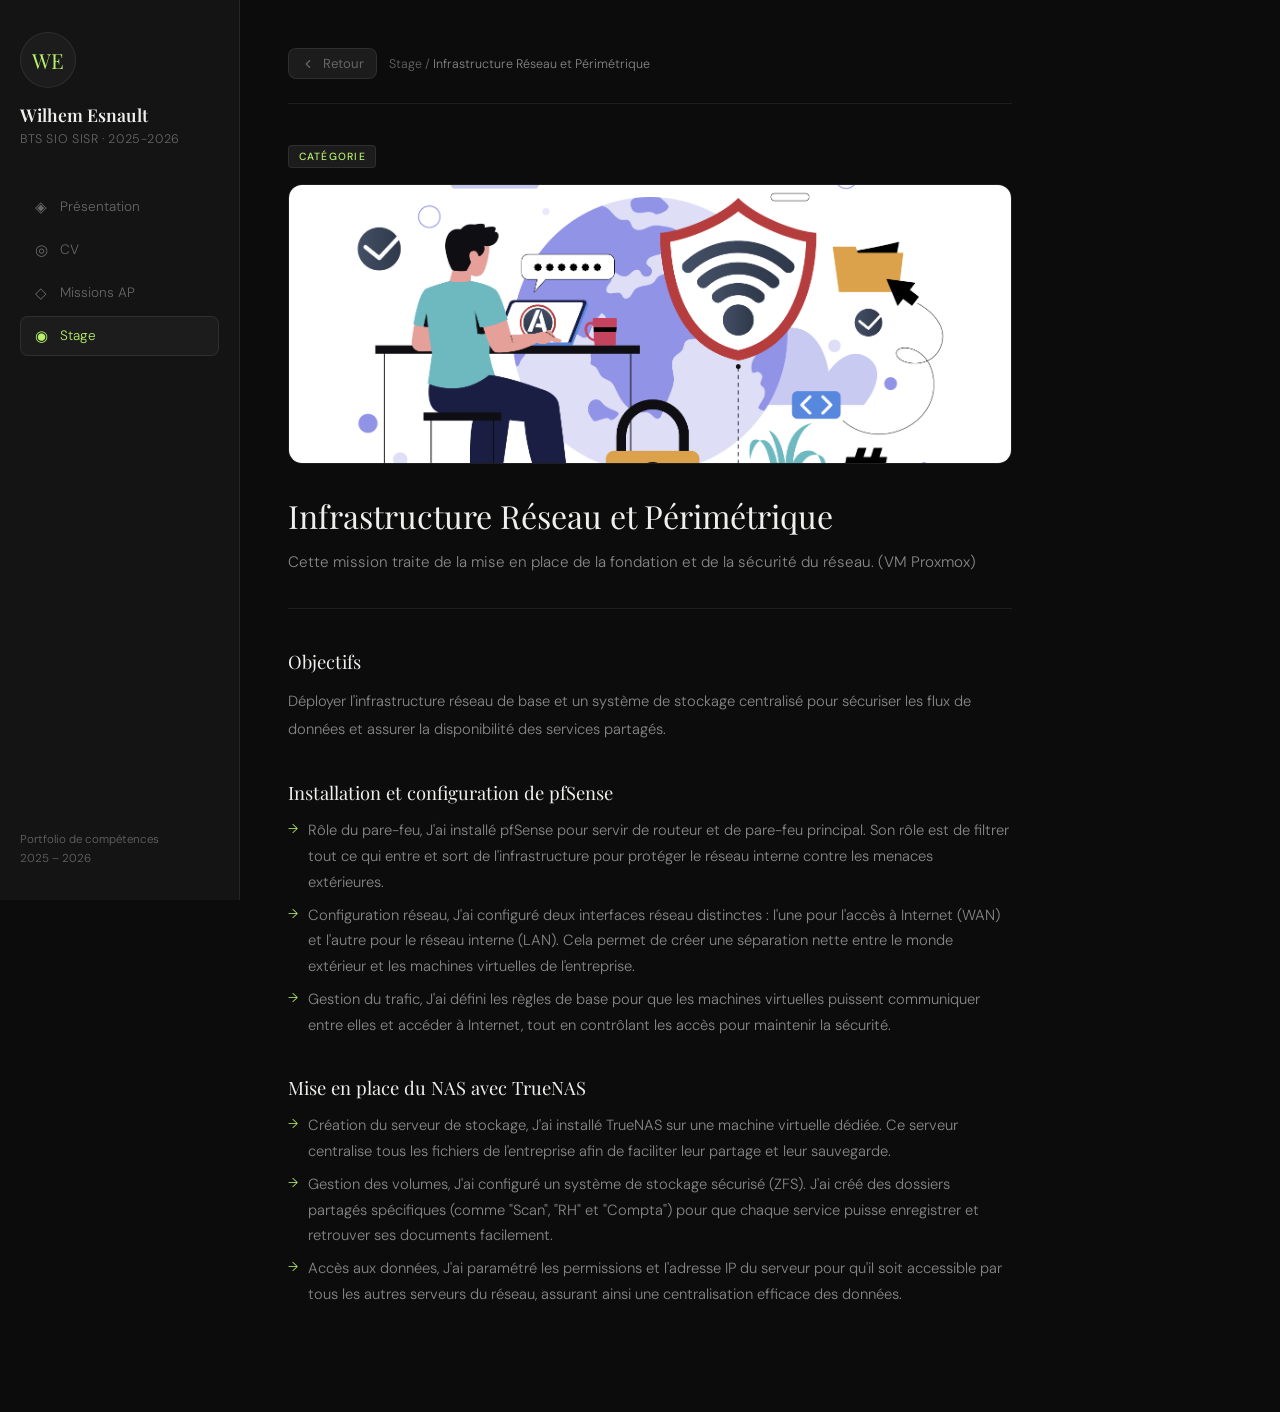
==== mission.html @ c9f1a128 "Portfolio à Jour" ====
<!DOCTYPE html>
<html lang="fr">
<head>
  <meta charset="UTF-8" />
  <meta name="viewport" content="width=device-width, initial-scale=1.0" />
  <title>Mission — Portfolio</title>
  <link href="https://fonts.googleapis.com/css2?family=Playfair+Display:ital,wght@0,400;0,600;1,400&family=DM+Sans:wght@300;400;500&display=swap" rel="stylesheet" />
  <link rel="stylesheet" href="style.css" />
  <style>
    /* ── PAGE MISSION : styles additionnels ── */

    /* On réutilise la sidebar du site, même structure que les autres pages */

    .mission-top-bar {
      display: flex;
      align-items: center;
      gap: 0.75rem;
      margin-bottom: 2.5rem;
      padding-bottom: 1.5rem;
      border-bottom: 1px solid var(--border);
    }

    .mission-back-btn {
      display: inline-flex;
      align-items: center;
      gap: 0.5rem;
      color: var(--muted);
      text-decoration: none;
      font-size: 0.82rem;
      font-weight: 400;
      padding: 6px 12px;
      border: 1px solid var(--border);
      border-radius: 8px;
      background: var(--bg3);
      transition: all 0.2s;
    }
    .mission-back-btn:hover { color: var(--text); border-color: rgba(255,255,255,0.18); }
    .mission-back-btn svg { width: 14px; height: 14px; flex-shrink: 0; }

    .mission-breadcrumb {
      font-size: 0.78rem;
      color: var(--muted);
    }
    .mission-breadcrumb span { color: var(--muted2); }

    /* Bannière image */
    .mission-banner {
      width: 100%;
      height: 280px;
      object-fit: cover;
      border-radius: 14px;
      margin-bottom: 2rem;
      border: 1px solid var(--border);
      display: block;
      filter: grayscale(20%);
    }

    .mission-banner-placeholder {
      width: 100%;
      height: 200px;
      background: var(--bg3);
      border-radius: 14px;
      margin-bottom: 2rem;
      display: flex;
      align-items: center;
      justify-content: center;
      font-size: 3.5rem;
      border: 1px solid var(--border);
    }

    /* Tag */
    .mission-tag-header {
      display: inline-block;
      font-size: 0.65rem;
      font-weight: 500;
      letter-spacing: 0.12em;
      text-transform: uppercase;
      color: var(--accent);
      background: var(--bg3);
      border: 1px solid var(--border);
      border-radius: 4px;
      padding: 0.25rem 0.6rem;
      margin-bottom: 1rem;
    }

    /* Titre principal */
    .mission-title {
      font-family: 'Playfair Display', serif;
      font-size: 2rem;
      font-weight: 400;
      color: var(--text);
      line-height: 1.25;
      margin-bottom: 0.75rem;
    }

    /* Intro */
    .mission-intro {
      font-size: 0.95rem;
      color: var(--muted2);
      line-height: 1.85;
      margin-bottom: 2.5rem;
      padding-bottom: 2rem;
      border-bottom: 1px solid var(--border);
    }

    /* ── BLOCS DE CONTENU ── */

    .m-section-title {
      font-family: 'Playfair Display', serif;
      font-size: 1.15rem;
      font-weight: 400;
      color: var(--text);
      margin-bottom: 0.85rem;
      margin-top: 2.25rem;
    }

    .m-text {
      font-size: 0.92rem;
      color: var(--muted2);
      line-height: 1.9;
      margin-bottom: 1.25rem;
    }

    .m-img {
      width: 100%;
      border-radius: 10px;
      margin-bottom: 1.5rem;
      border: 1px solid var(--border);
      display: block;
    }

    .m-list {
      list-style: none;
      padding: 0;
      margin-bottom: 1.5rem;
    }
    .m-list li {
      font-size: 0.92rem;
      color: var(--muted2);
      line-height: 1.75;
      padding-left: 1.25rem;
      position: relative;
      margin-bottom: 0.45rem;
    }
    .m-list li::before {
      content: '→';
      position: absolute;
      left: 0;
      color: var(--accent);
      font-size: 0.82rem;
    }

    .m-callout {
      background: var(--bg2);
      border: 1px solid var(--border);
      border-left: 3px solid var(--accent);
      border-radius: 0 10px 10px 0;
      padding: 1rem 1.25rem;
      margin-bottom: 1.5rem;
      font-size: 0.88rem;
      color: var(--muted2);
      line-height: 1.75;
    }

    .m-sep {
      border: none;
      border-top: 1px solid var(--border);
      margin: 2.5rem 0;
    }

    /* Animation d'entrée */
    .mission-content {
      animation: pageIn 0.35s cubic-bezier(0.22, 1, 0.36, 1) both;
    }
  </style>
</head>
<body>

<aside>
  <div class="avatar">WE</div>
  <div class="sidebar-name"></div>
  <div class="sidebar-role"></div>

  <nav>
    <a href="index.html"><span class="icon">◈</span> Présentation</a>
    <a href="cv.html"><span class="icon">◎</span> CV</a>
    <a href="missions.html"><span class="icon">◇</span> Missions AP</a>
    <a href="stage.html" class="active"><span class="icon">◉</span> Stage</a>
  </nav>

  <div class="sidebar-footer">
    Portfolio de compétences<br>
    2025 – 2026
  </div>
</aside>

<main>

  <!-- BARRE RETOUR -->
  <div class="mission-top-bar">
    <a href="stage.html" class="mission-back-btn">
      <svg viewBox="0 0 24 24" fill="none" stroke="currentColor" stroke-width="2" stroke-linecap="round" stroke-linejoin="round">
        <polyline points="15 18 9 12 15 6"/>
      </svg>
      Retour
    </a>
    <div class="mission-breadcrumb">Stage / <span id="page-breadcrumb">Mission</span></div>
  </div>

  <!-- ══════════════════════════════════════
       MISSION 1 — Infrastructure Réseau
  ══════════════════════════════════════ -->
  <div class="mission-content" id="mission-s1" style="display:none">
    <span class="mission-tag-header">Catégorie</span>
    <img class="mission-banner" src="IMG/Infrastructure Réseau et Périmétrique.png" alt="Infrastructure Réseau">
    <h1 class="mission-title">Infrastructure Réseau et Périmétrique</h1>
    <p class="mission-intro">Cette mission traite de la mise en place de la fondation et de la sécurité du réseau. (VM Proxmox)</p>

    <h2 class="m-section-title">Objectifs</h2>
    <p class="m-text">Déployer l'infrastructure réseau de base et un système de stockage centralisé pour sécuriser les flux de données et assurer la disponibilité des services partagés.</p>

    <h2 class="m-section-title">Installation et configuration de pfSense</h2>
    <ul class="m-list">
      <li>Rôle du pare-feu, J'ai installé pfSense pour servir de routeur et de pare-feu principal. Son rôle est de filtrer tout ce qui entre et sort de l'infrastructure pour protéger le réseau interne contre les menaces extérieures.</li>
      <li>Configuration réseau, J'ai configuré deux interfaces réseau distinctes : l'une pour l'accès à Internet (WAN) et l'autre pour le réseau interne (LAN). Cela permet de créer une séparation nette entre le monde extérieur et les machines virtuelles de l'entreprise.</li>
      <li>Gestion du trafic, J'ai défini les règles de base pour que les machines virtuelles puissent communiquer entre elles et accéder à Internet, tout en contrôlant les accès pour maintenir la sécurité.</li>
    </ul>

    <h2 class="m-section-title">Mise en place du NAS avec TrueNAS</h2>
    <ul class="m-list">
      <li>Création du serveur de stockage, J'ai installé TrueNAS sur une machine virtuelle dédiée. Ce serveur centralise tous les fichiers de l'entreprise afin de faciliter leur partage et leur sauvegarde.</li>
      <li>Gestion des volumes, J'ai configuré un système de stockage sécurisé (ZFS). J'ai créé des dossiers partagés spécifiques (comme "Scan", "RH" et "Compta") pour que chaque service puisse enregistrer et retrouver ses documents facilement.</li>
      <li>Accès aux données, J'ai paramétré les permissions et l'adresse IP du serveur pour qu'il soit accessible par tous les autres serveurs du réseau, assurant ainsi une centralisation efficace des données.</li>
    </ul>

    <!--<img class="m-img" src="IMG/ton-image.png" alt="Description">-->
  </div>

  <!-- ══════════════════════════════════════
       MISSION 2 — Active Directory
  ══════════════════════════════════════ -->
  <div class="mission-content" id="mission-s2" style="display:none">
    <span class="mission-tag-header">Catégorie</span>
    <img class="mission-banner" src="IMG/Services d'Annuaire et Gestion des Identités (Active Directory).png" alt="Active Directory">
    <h1 class="mission-title">Services d'Annuaire et Gestion des Identités (Active Directory)</h1>
    <p class="mission-intro">Cette mission se concentre sur l'administration système et la gestion du parc utilisateur. (VM Proxmox)</p>

    <h2 class="m-section-title">Objectifs</h2>
    <p class="m-text">Mettre en place une architecture centralisée pour gérer les comptes des utilisateurs, sécuriser leurs postes de travail et automatiser l'accès aux ressources partagées de l'entreprise.</p>

    <h2 class="m-section-title">Installation et réplication de l'Active Directory</h2>
    <ul class="m-list">
      <li>Création du domaine, J'ai installé le rôle "Active Directory" sur un serveur Windows pour créer le cœur de l'annuaire. Cela me permet de gérer tous les utilisateurs et les ordinateurs depuis un seul point de contrôle.</li>
      <li>Haute disponibilité, Pour éviter toute panne, j'ai installé un second serveur Windows que j'ai ajouté au domaine. J'ai configuré la réplication pour que les deux serveurs possèdent exactement les mêmes informations. Si l'un des deux tombe en panne, le second prend automatiquement le relais sans interrompre le travail des utilisateurs.</li>
    </ul>

    <h2 class="m-section-title">Configuration des services DHCP et DNS</h2>
    <ul class="m-list">
      <li>Gestion des adresses IP (DHCP), J'ai configuré le rôle DHCP sur mes serveurs pour qu'ils distribuent automatiquement les adresses IP aux ordinateurs dès qu'ils se connectent au réseau. J'ai mis en place un système de bascule pour garantir que ce service reste toujours disponible.</li>
      <li>Résolution de noms (DNS), J'ai installé le service DNS pour que les ordinateurs puissent se retrouver entre eux en utilisant des noms simples plutôt que des adresses IP complexes. Comme pour l'Active Directory, j'ai synchronisé ce service entre mes deux serveurs pour assurer la continuité du réseau.</li>
    </ul>

    <h2 class="m-section-title">Déploiement des GPO et gestion des ressources</h2>
    <ul class="m-list">
      <li>Politiques de sécurité (GPO), J'ai créé des "GPO" (stratégies de groupe) pour appliquer des règles automatiques sur tous les ordinateurs : imposer un fond d'écran spécifique, limiter l'accès au panneau de configuration pour éviter les mauvaises manipulations et obliger les utilisateurs à renouveler leur mot de passe régulièrement pour renforcer la sécurité.</li>
      <li>Accès aux dossiers (Lecteurs réseaux), J'ai automatisé l'affichage des lecteurs réseaux (Scan, RH, Compta) sur les sessions des utilisateurs grâce aux GPO. Ainsi, chaque employé trouve directement ses dossiers de travail au bon endroit dès qu'il ouvre sa session.</li>
      <li>Installation de logiciels, J'ai également utilisé les GPO pour déployer automatiquement des logiciels sur tous les postes du parc. Cela m'a évité d'avoir à installer chaque programme manuellement sur chaque machine.</li>
    </ul>
    
    <!--<img class="m-img" src="IMG/ton-image.png" alt="Description">-->
  </div>

  <!-- ══════════════════════════════════════
       MISSION 3 — Gestion Parc / ITSM
  ══════════════════════════════════════ -->
  <div class="mission-content" id="mission-s3" style="display:none">
    <span class="mission-tag-header">Catégorie</span>
    <img class="mission-banner" src="IMG/Gestion du Parc Informatique et Support (ITSM).png" alt="Gestion Parc">
    <h1 class="mission-title">Gestion du Parc Informatique et Support (ITSM)</h1>
    <p class="mission-intro">Cette mission montre le rôle dans la maintenance et l'organisation du SI. (VM Proxmox)</p>

    <h2 class="m-section-title">Objectifs</h2>
    <p class="m-text">Mise en place d'une solution de gestion de parc et de support technique pour assurer le suivi, l'inventaire et la maintenance proactive des équipements informatiques.</p>

    <h2 class="m-section-title">Installation et configuration de GLPI</h2>
    <ul class="m-list">
      <li>Installation du système serveur, J'ai préparé un serveur sous Linux pour accueillir l'application de gestion. Pour que cela fonctionne, j'ai installé et configuré ce qu'on appelle une "pile logicielle" (LAMP: L= Linux; A= Apache; M= MariaDB; P= PHP ). Concrètement, cela signifie que j'ai installé le serveur Web (pour afficher les pages), la base de données (pour stocker les informations du parc) et le langage PHP (qui permet à l'application de fonctionner).</li>
      <li>Mise en service de GLPI, Une fois le serveur prêt, j'ai installé GLPI dessus. J'ai ensuite configuré l'interface pour qu'elle soit prête à recevoir les inventaires des ordinateurs et les tickets d'incidents signalés par les employés.</li>
    </ul>

    <h2 class="m-section-title">Synchronisation avec l'Active Directory</h2>
    <ul class="m-list">
      <li>Connexion entre les serveurs, Pour ne pas avoir à créer manuellement chaque compte utilisateur dans GLPI, j'ai créé une passerelle sécurisée entre le serveur GLPI et l'Active Directory (qui gère déjà tous les comptes de l'entreprise).</li>
      <li>Automatisation, Grâce à cette liaison, le serveur GLPI va chercher automatiquement les noms et informations des utilisateurs dans l'Active Directory. Ainsi, lorsqu'un utilisateur se connecte à GLPI pour faire une demande d'assistance, il utilise directement ses identifiants habituels du domaine.</li>
    </ul>
  
    <!--<img class="m-img" src="IMG/ton-image.png" alt="Description">-->    
  </div>

  <!-- ══════════════════════════════════════
       MISSION 4 — Supervision / Sauvegarde
  ══════════════════════════════════════ -->
  <div class="mission-content" id="mission-s4" style="display:none">
    <span class="mission-tag-header">Catégorie</span>
    <img class="mission-banner" src="IMG/Supervision, Sauvegarde et Continuité de service.png" alt="Supervision">
    <h1 class="mission-title">Supervision, Sauvegarde et Continuité de service</h1>
    <p class="mission-intro">Cette mission démontre la capacité à maintenir le système opérationnel et sécurisé. (VM Proxmox)</p>

    <h2 class="m-section-title">Objectifs</h2>
    <p class="m-text">Assurer la surveillance en temps réel de l'état de santé du parc informatique, protéger les données de l'entreprise contre toute perte accidentelle.</p>

    <h2 class="m-section-title">Supervision avec Zabbix</h2>
    <ul class="m-list">
      <li>Installation du serveur de surveillance, J'ai mis en place le logiciel Zabbix sur un nouveau serveur Linux pour surveiller l'activité de tout le réseau. Cela permet d'être alerté immédiatement si une machine tombe en panne ou si un disque dur arrive à saturation.</li>
      <li>Déploiement des agents, Pour que le serveur Zabbix puisse "voir" ce qu'il se passe sur les autres machines, j'ai installé des petits programmes appelés "agents Zabbix" sur chaque serveur (Windows et Linux). Ces agents transmettent en permanence des informations au serveur principal, comme l'utilisation du processeur, de la mémoire ou l'espace de stockage disponible.</li>
    </ul>

    <h2 class="m-section-title">Sauvegarde avec Veeam</h2>
    <ul class="m-list">
      <li>Mise en place de la stratégie de sauvegarde, J'ai dédié une machine virtuelle Windows spécifiquement à l'utilisation du logiciel Veeam. Ce serveur a pour rôle unique de réaliser des copies complètes et de sécurisées toutes les autres machines virtuelles de l'infrastructure.</li>
      <li>Continuité de service, En cas de problème grave sur le réseau ou sur un serveur (panne matérielle, erreur humaine), cette solution me permet de restaurer rapidement les serveurs et les fichiers importants à un état antérieur, évitant ainsi une interruption prolongée de l'activité.</li>
    </ul>

    <h2 class="m-section-title">Administration distante et sécurité (SSH)</h2>
    <ul class="m-list">
      <li>Accès sécurisé aux serveurs Linux, Pour administrer mes serveurs Linux sans avoir à être physiquement devant la console, j'ai configuré un service SSH. Cela me permet de me connecter à distance de manière totalement sécurisée et chiffrée pour effectuer des commandes de maintenance ou des mises à jour depuis n'importe quel poste du réseau.</li>
    </ul>

    <!--<img class="m-img" src="IMG/ton-image.png" alt="Description">-->    
  </div>

  <!-- ══════════════════════════════════════
       MISSION 5 — Services Web
  ══════════════════════════════════════ -->
  <div class="mission-content" id="mission-s5" style="display:none">
    <span class="mission-tag-header">Catégorie</span>
    <img class="mission-banner" src="IMG/Services Web et Hébergement.png" alt="Services Web">
    <h1 class="mission-title">Services Web et Hébergement</h1>
    <p class="mission-intro">Installation et configuration de WordPress sur environnement Linux. (VM Proxmox)</p>

    <h2 class="m-section-title">Objectifs</h2>
    <p class="m-text">Mettre en place un serveur Web pour héberger un site vitrine ou une plateforme collaborative, en assurant sa bonne configuration et sa disponibilité au sein du réseau local.</p>

    <h2 class="m-section-title">Installation et configuration de WordPress</h2>
    <ul class="m-list">
      <li>Préparation de l'environnement, Comme pour mon serveur de gestion, j'ai installé sur une machine Linux une pile logicielle (serveur Web, base de données et langage PHP). C'est indispensable pour que le logiciel WordPress puisse "tourner" et afficher des pages web.</li>
      <li>Installation de WordPress, J'ai ensuite installé WordPress, qui est un outil de gestion de contenu. Cela permet de créer facilement des pages, des articles ou des fonctionnalités de site web sans avoir à tout programmer manuellement.</li>
      <li>Configuration du site, J'ai finalisé les réglages du site pour qu'il soit accessible sur le réseau. Cela inclut le paramétrage de la connexion entre le site web et sa base de données, ainsi que la configuration des options de base pour rendre le site fonctionnel.</li>
    </ul>

    <!--<img class="m-img" src="IMG/ton-image.png" alt="Description">-->    
  </div>

</main>

<script>
  (function() {
    var params = new URLSearchParams(window.location.search);
    var id = params.get('id') || 's1';
    var el = document.getElementById('mission-' + id);

    var titles = {
      's1': 'Infrastructure Réseau et Périmétrique',
      's2': 'Active Directory',
      's3': 'Gestion du Parc / ITSM',
      's4': 'Supervision & Sauvegarde',
      's5': 'Services Web et Hébergement'
    };

    if (el) {
      el.style.display = 'block';
      document.title = (titles[id] || 'Mission') + ' — Portfolio';
      document.getElementById('page-breadcrumb').textContent = titles[id] || 'Mission';
    } else {
      var fallback = document.getElementById('mission-s1');
      if (fallback) fallback.style.display = 'block';
    }
  })();
</script>
<script src="script.js"></script>
</body>
</html>
---- style.css ----
/* ═══════════════════════════════════════
   style.css — partagé par toutes les pages
   index.html / cv.html / missions.html / stage.html
═══════════════════════════════════════ */

:root {
  --bg:      #0c0c0c;
  --bg2:     #141414;
  --bg3:     #1c1c1c;
  --border:  rgba(255,255,255,0.08);
  --accent:  #b8f06a;
  --text:    #efefed;
  --muted:   #666;
  --muted2:  #888;
}

*, *::before, *::after { box-sizing: border-box; margin: 0; padding: 0; }
html { scroll-behavior: smooth; }

body {
  background: var(--bg);
  color: var(--text);
  font-family: 'DM Sans', sans-serif;
  font-weight: 300;
  min-height: 100vh;
  display: flex;
}

/* ─── SIDEBAR ─── */
aside {
  width: 240px;
  flex-shrink: 0;
  position: fixed;
  top: 0; left: 0; bottom: 0;
  background: var(--bg2);
  border-right: 1px solid var(--border);
  display: flex;
  flex-direction: column;
  padding: 2rem 1.25rem;
}

.avatar {
  width: 56px; height: 56px;
  border-radius: 50%;
  background: var(--bg3);
  border: 1px solid var(--border);
  display: flex; align-items: center; justify-content: center;
  font-family: 'Playfair Display', serif;
  font-size: 1.3rem;
  color: var(--accent);
  margin-bottom: 1rem;
  letter-spacing: 0.02em;
}

.sidebar-name {
  font-family: 'Playfair Display', serif;
  font-size: 1.1rem;
  font-weight: 600;
  line-height: 1.3;
  margin-bottom: 0.25rem;
}
/* ── MODIFIE ICI : ton prénom/nom ── */
.sidebar-name::after { content: "Wilhem Esnault"; }

.sidebar-role {
  font-size: 0.78rem;
  color: var(--muted);
  letter-spacing: 0.05em;
  margin-bottom: 2.5rem;
}
/* ── MODIFIE ICI : ta formation/titre ── */
.sidebar-role::after { content: "BTS SIO SISR · 2025-2026"; }

nav { display: flex; flex-direction: column; gap: 3px; }

nav a {
  display: flex; align-items: center; gap: 10px;
  padding: 9px 11px;
  border-radius: 8px;
  border: 1px solid transparent;
  background: none;
  color: var(--muted);
  font-family: 'DM Sans', sans-serif;
  font-size: 0.85rem;
  font-weight: 300;
  text-decoration: none;
  transition: all 0.2s;
}

nav a:hover { color: var(--text); background: var(--bg3); }

nav a.active {
  color: var(--accent);
  background: var(--bg3);
  border-color: var(--border);
}

nav a .icon {
  font-size: 0.95rem;
  width: 18px;
  text-align: center;
  flex-shrink: 0;
}

.sidebar-footer {
  margin-top: auto;
  font-size: 0.72rem;
  color: var(--muted);
  line-height: 1.6;
}

/* ─── MAIN ─── */
main {
  margin-left: 240px;
  flex: 1;
  padding: 3rem 3rem 5rem;
  max-width: 820px;
  animation: pageIn 0.4s cubic-bezier(0.22, 1, 0.36, 1) both;
}

@keyframes pageIn {
  from { opacity: 0; transform: translateY(16px); }
  to   { opacity: 1; transform: translateY(0); }
}

/* ─── EN-TÊTE DE PAGE ─── */
.page-header {
  margin-bottom: 2.5rem;
  padding-bottom: 1.5rem;
  border-bottom: 1px solid var(--border);
}

.page-header h2 {
  font-family: 'Playfair Display', serif;
  font-size: 2.2rem;
  font-weight: 400;
  line-height: 1.2;
  margin-bottom: 0.4rem;
}

.page-header p {
  font-size: 0.83rem;
  color: var(--muted);
  letter-spacing: 0.04em;
}

/* ─── DOTS DÉCO ─── */
.dot-row { display: flex; gap: 6px; margin-bottom: 1.5rem; }
.dot { width: 6px; height: 6px; border-radius: 50%; background: var(--border); }
.dot.accent { background: var(--accent); }

/* ─── CARDS ─── */
.card {
  background: var(--bg2);
  border: 1px solid var(--border);
  border-radius: 14px;
  padding: 1.5rem 1.75rem;
  margin-bottom: 1.1rem;
  transition: border-color 0.25s;
}

.card:hover { border-color: rgba(255,255,255,0.15); }

.card-label {
  font-size: 0.7rem;
  letter-spacing: 0.12em;
  text-transform: uppercase;
  color: var(--accent);
  margin-bottom: 0.75rem;
  font-weight: 500;
}

.card-body {
  font-size: 0.93rem;
  color: var(--muted2);
  line-height: 1.85;
}

/* ─── PRÉSENTATION ─── */
.intro-text {
  font-size: 1.05rem;
  line-height: 1.95;
  color: #bbb;
}

/* ─── CV ─── */
.cv-btn {
  display: inline-flex;
  align-items: center;
  gap: 8px;
  padding: 10px 20px;
  border: 1px solid var(--border);
  border-radius: 10px;
  background: var(--bg3);
  color: var(--accent);
  font-family: 'DM Sans', sans-serif;
  font-size: 0.88rem;
  font-weight: 400;
  cursor: pointer;
  transition: all 0.2s;
  text-decoration: none;
}

.cv-btn:hover {
  background: var(--bg2);
  border-color: rgba(255,255,255,0.2);
}

.cv-overlay {
  display: none;
  position: fixed;
  inset: 0;
  background: rgba(0,0,0,0.85);
  z-index: 100;
  align-items: center;
  justify-content: center;
  padding: 2rem;
}

.cv-overlay.open { display: flex; }

.cv-overlay-inner {
  background: var(--bg2);
  border: 1px solid var(--border);
  border-radius: 16px;
  padding: 1.5rem;
  max-width: 800px;
  width: 100%;
  max-height: 90vh;
  overflow-y: auto;
  position: relative;
}

.cv-overlay-close {
  position: absolute;
  top: 1rem; right: 1rem;
  background: none;
  border: none;
  color: var(--muted);
  font-size: 1.3rem;
  cursor: pointer;
  transition: color 0.2s;
  line-height: 1;
}

.cv-overlay-close:hover { color: var(--text); }

.cv-image { width: 100%; border-radius: 8px; display: block; }

.cv-image-placeholder {
  width: 100%;
  min-height: 500px;
  border: 2px dashed var(--border);
  border-radius: 8px;
  display: flex;
  flex-direction: column;
  align-items: center;
  justify-content: center;
  color: var(--muted);
  font-size: 0.85rem;
  gap: 0.5rem;
  text-align: center;
}

.cv-image-placeholder .big { font-size: 2rem; }

/* ─── MISSIONS AP ─── */
.mission-card {
  background: var(--bg2);
  border: 1px solid var(--border);
  border-radius: 14px;
  overflow: hidden;
  margin-bottom: 1.1rem;
  transition: border-color 0.25s;
}

.mission-card:hover { border-color: rgba(255,255,255,0.15); }

.mission-header {
  display: flex;
  justify-content: space-between;
  align-items: center;
  padding: 1.2rem 1.75rem;
  cursor: pointer;
  user-select: none;
}

.mission-header h3 { font-size: 0.93rem; font-weight: 500; }

.mission-toggle {
  font-size: 1.1rem;
  color: var(--muted);
  transition: transform 0.3s;
  flex-shrink: 0;
}

.mission-card.open .mission-toggle { transform: rotate(45deg); color: var(--accent); }

.mission-body {
  max-height: 0;
  overflow: hidden;
  transition: max-height 0.4s cubic-bezier(0.22, 1, 0.36, 1);
  padding: 0 1.75rem;
}

.mission-card.open .mission-body { max-height: 800px; padding-bottom: 1.5rem; }

.mission-body p {
  font-size: 0.9rem;
  color: var(--muted2);
  line-height: 1.85;
  border-top: 1px solid var(--border);
  padding-top: 1rem;
}

/* ─── TABLEAU DE COMPÉTENCES ─── */
.table-wrapper {
  overflow-x: auto;
  margin-top: 1rem;
}

table {
  width: 100%;
  border-collapse: collapse;
  font-size: 0.85rem;
}

thead tr {
  background: var(--bg3);
  border-bottom: 1px solid var(--border);
}

th {
  padding: 10px 14px;
  text-align: left;
  font-size: 0.7rem;
  letter-spacing: 0.1em;
  text-transform: uppercase;
  color: var(--accent);
  font-weight: 500;
}

td {
  padding: 10px 14px;
  color: var(--muted2);
  border-bottom: 1px solid var(--border);
  vertical-align: top;
  line-height: 1.6;
}

tbody tr:last-child td { border-bottom: none; }
tbody tr:hover td { background: var(--bg3); }

/* ─── STAGE ─── */
.stage-grid {
  display: grid;
  grid-template-columns: 1fr 1fr;
  gap: 1rem;
  margin-bottom: 1.1rem;
}

.stage-meta-card {
  background: var(--bg2);
  border: 1px solid var(--border);
  border-radius: 12px;
  padding: 1.1rem 1.3rem;
}

.stage-meta-card .label {
  font-size: 0.7rem;
  letter-spacing: 0.1em;
  text-transform: uppercase;
  color: var(--muted);
  margin-bottom: 0.4rem;
}

.stage-meta-card .value { font-size: 0.9rem; color: var(--text); }

/* ─── MOBILE ─── */
@media (max-width: 700px) {
  aside {
    width: 100%; height: auto; position: relative;
    border-right: none; border-bottom: 1px solid var(--border);
    flex-direction: row; flex-wrap: wrap; padding: 1rem;
  }
  main { margin-left: 0; padding: 1.5rem; }
  body { flex-direction: column; }
  .stage-grid { grid-template-columns: 1fr; }
}

/* ─── GRILLE DE PROJETS (stage.html) ─── */
.projects-grid {
  display: grid;
  grid-template-columns: 1fr 1fr;
  gap: 1.1rem;
  margin-bottom: 1.5rem;
}

.project-card {
  background: var(--bg2);
  border: 1px solid var(--border);
  border-radius: 14px;
  overflow: hidden;
  cursor: pointer;
  transition: border-color 0.25s, transform 0.2s;
}

.project-card:hover {
  border-color: rgba(255,255,255,0.18);
  transform: translateY(-2px);
}

.project-thumb {
  position: relative;
  width: 100%;
  height: 160px;
  overflow: hidden;
  background: var(--bg3);
}

.project-thumb img {
  width: 100%; height: 100%;
  object-fit: cover;
  display: block;
  filter: grayscale(30%);
  transition: transform 0.4s, filter 0.3s;
}

.project-card:hover .project-thumb img {
  transform: scale(1.04);
  filter: grayscale(0%);
}

.project-thumb-placeholder {
  width: 100%; height: 100%;
  display: flex;
  align-items: center;
  justify-content: center;
  font-size: 2.5rem;
  color: var(--muted);
  background: var(--bg3);
}

.project-tag {
  position: absolute;
  top: 10px; left: 10px;
  background: rgba(12,12,12,0.85);
  border: 1px solid var(--border);
  color: var(--accent);
  font-size: 0.65rem;
  letter-spacing: 0.1em;
  font-weight: 500;
  padding: 3px 8px;
  border-radius: 4px;
  text-transform: uppercase;
  z-index: 1;
}

.project-info {
  padding: 1rem 1.25rem 1.25rem;
}

.project-info h4 {
  font-family: 'Playfair Display', serif;
  font-size: 0.95rem;
  font-weight: 400;
  margin-bottom: 0.4rem;
  color: var(--text);
}

.project-info p {
  font-size: 0.82rem;
  color: var(--muted2);
  line-height: 1.65;
}

/* ─── MODAL PROJET ─── */
.project-modal {
  display: none;
  position: fixed;
  top: 0;
  left: 240px;
  right: 0;
  bottom: 0;
  background: var(--bg);
  z-index: 200;
  overflow-y: auto;
  overflow-x: hidden;
}

.project-modal.open {
  display: block;
}

.project-modal-inner {
  max-width: 860px;
  margin: 0 auto;
  padding: 3rem 3rem 5rem;
  position: relative;
}

.project-modal-close {
  position: fixed;
  top: 1.25rem;
  right: 1.5rem;
  background: var(--bg3);
  border: 1px solid var(--border);
  color: var(--muted);
  font-size: 1.1rem;
  cursor: pointer;
  transition: color 0.2s, background 0.2s;
  line-height: 1;
  z-index: 201;
  width: 36px;
  height: 36px;
  border-radius: 50%;
  display: flex;
  align-items: center;
  justify-content: center;
}

.project-modal-close:hover { color: var(--text); background: var(--bg2); }

@media (max-width: 700px) {
  .projects-grid { grid-template-columns: 1fr; }
}
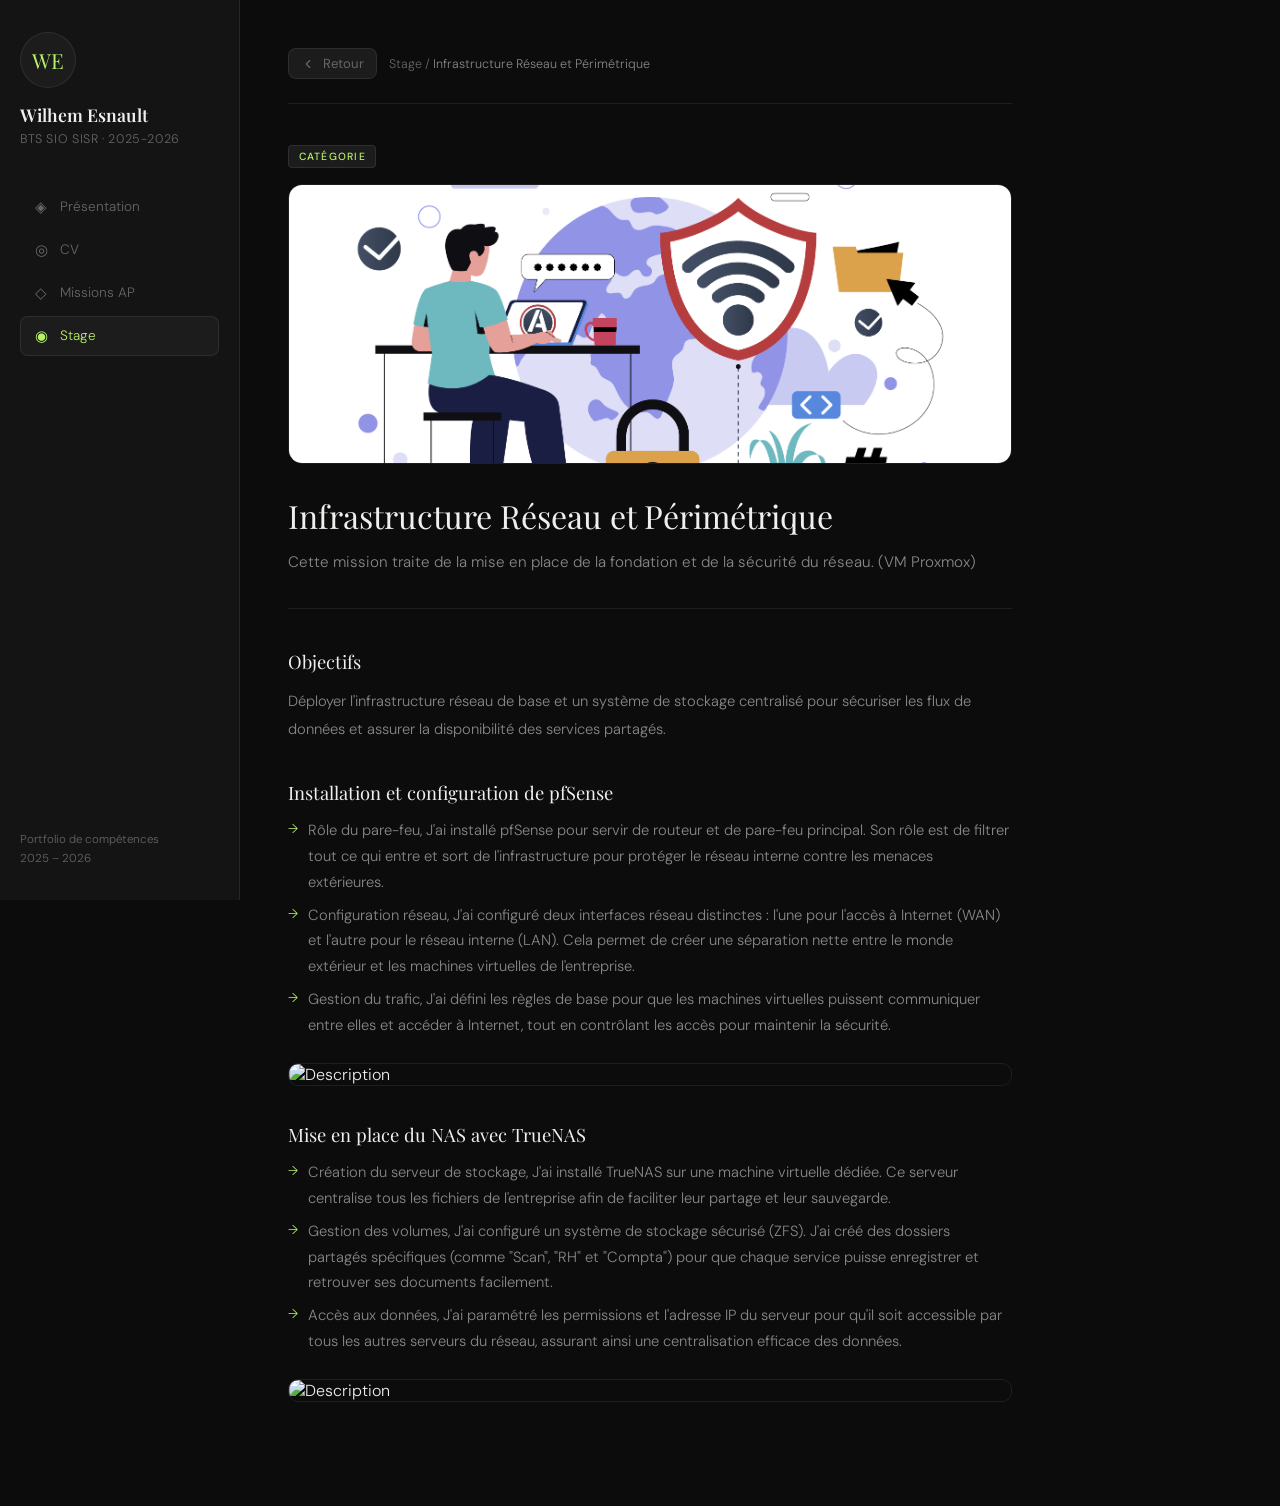
==== commit 2023ee75: "mission.html" ====
--- a/mission.html
+++ b/mission.html
@@ -226,6 +226,8 @@
       <li>Gestion du trafic, J'ai défini les règles de base pour que les machines virtuelles puissent communiquer entre elles et accéder à Internet, tout en contrôlant les accès pour maintenir la sécurité.</li>
     </ul>
 
+    <img class="m-img" src="IMG/PfSense.png" alt="Description">
+
     <h2 class="m-section-title">Mise en place du NAS avec TrueNAS</h2>
     <ul class="m-list">
       <li>Création du serveur de stockage, J'ai installé TrueNAS sur une machine virtuelle dédiée. Ce serveur centralise tous les fichiers de l'entreprise afin de faciliter leur partage et leur sauvegarde.</li>
@@ -233,7 +235,7 @@
       <li>Accès aux données, J'ai paramétré les permissions et l'adresse IP du serveur pour qu'il soit accessible par tous les autres serveurs du réseau, assurant ainsi une centralisation efficace des données.</li>
     </ul>
 
-    <!--<img class="m-img" src="IMG/ton-image.png" alt="Description">-->
+    <img class="m-img" src="IMG/TrueNAS.png" alt="Description">
   </div>
 
   <!-- ══════════════════════════════════════
@@ -254,11 +256,15 @@
       <li>Haute disponibilité, Pour éviter toute panne, j'ai installé un second serveur Windows que j'ai ajouté au domaine. J'ai configuré la réplication pour que les deux serveurs possèdent exactement les mêmes informations. Si l'un des deux tombe en panne, le second prend automatiquement le relais sans interrompre le travail des utilisateurs.</li>
     </ul>
 
+    <img class="m-img" src="IMG/AD.png" alt="Description">
+
     <h2 class="m-section-title">Configuration des services DHCP et DNS</h2>
     <ul class="m-list">
       <li>Gestion des adresses IP (DHCP), J'ai configuré le rôle DHCP sur mes serveurs pour qu'ils distribuent automatiquement les adresses IP aux ordinateurs dès qu'ils se connectent au réseau. J'ai mis en place un système de bascule pour garantir que ce service reste toujours disponible.</li>
       <li>Résolution de noms (DNS), J'ai installé le service DNS pour que les ordinateurs puissent se retrouver entre eux en utilisant des noms simples plutôt que des adresses IP complexes. Comme pour l'Active Directory, j'ai synchronisé ce service entre mes deux serveurs pour assurer la continuité du réseau.</li>
     </ul>
+
+    <img class="m-img" src="IMG/DHCP_DNS.png" alt="Description">
 
     <h2 class="m-section-title">Déploiement des GPO et gestion des ressources</h2>
     <ul class="m-list">
@@ -267,7 +273,7 @@
       <li>Installation de logiciels, J'ai également utilisé les GPO pour déployer automatiquement des logiciels sur tous les postes du parc. Cela m'a évité d'avoir à installer chaque programme manuellement sur chaque machine.</li>
     </ul>
     
-    <!--<img class="m-img" src="IMG/ton-image.png" alt="Description">-->
+    <img class="m-img" src="IMG/GPO.png" alt="Description">
   </div>
 
   <!-- ══════════════════════════════════════
@@ -288,13 +294,15 @@
       <li>Mise en service de GLPI, Une fois le serveur prêt, j'ai installé GLPI dessus. J'ai ensuite configuré l'interface pour qu'elle soit prête à recevoir les inventaires des ordinateurs et les tickets d'incidents signalés par les employés.</li>
     </ul>
 
+    <img class="m-img" src="IMG/GLPI.png" alt="Description">
+
     <h2 class="m-section-title">Synchronisation avec l'Active Directory</h2>
     <ul class="m-list">
       <li>Connexion entre les serveurs, Pour ne pas avoir à créer manuellement chaque compte utilisateur dans GLPI, j'ai créé une passerelle sécurisée entre le serveur GLPI et l'Active Directory (qui gère déjà tous les comptes de l'entreprise).</li>
       <li>Automatisation, Grâce à cette liaison, le serveur GLPI va chercher automatiquement les noms et informations des utilisateurs dans l'Active Directory. Ainsi, lorsqu'un utilisateur se connecte à GLPI pour faire une demande d'assistance, il utilise directement ses identifiants habituels du domaine.</li>
     </ul>
   
-    <!--<img class="m-img" src="IMG/ton-image.png" alt="Description">-->    
+    <img class="m-img" src="IMG/GLPI_AD.png" alt="Description">  
   </div>
 
   <!-- ══════════════════════════════════════
@@ -315,18 +323,22 @@
       <li>Déploiement des agents, Pour que le serveur Zabbix puisse "voir" ce qu'il se passe sur les autres machines, j'ai installé des petits programmes appelés "agents Zabbix" sur chaque serveur (Windows et Linux). Ces agents transmettent en permanence des informations au serveur principal, comme l'utilisation du processeur, de la mémoire ou l'espace de stockage disponible.</li>
     </ul>
 
+    <img class="m-img" src="IMG/Zabbix.png" alt="Description">  
+
     <h2 class="m-section-title">Sauvegarde avec Veeam</h2>
     <ul class="m-list">
       <li>Mise en place de la stratégie de sauvegarde, J'ai dédié une machine virtuelle Windows spécifiquement à l'utilisation du logiciel Veeam. Ce serveur a pour rôle unique de réaliser des copies complètes et de sécurisées toutes les autres machines virtuelles de l'infrastructure.</li>
       <li>Continuité de service, En cas de problème grave sur le réseau ou sur un serveur (panne matérielle, erreur humaine), cette solution me permet de restaurer rapidement les serveurs et les fichiers importants à un état antérieur, évitant ainsi une interruption prolongée de l'activité.</li>
     </ul>
 
+    <!-- <img class="m-img" src="IMG/ton-image.png" alt="Description">  -->
+
     <h2 class="m-section-title">Administration distante et sécurité (SSH)</h2>
     <ul class="m-list">
       <li>Accès sécurisé aux serveurs Linux, Pour administrer mes serveurs Linux sans avoir à être physiquement devant la console, j'ai configuré un service SSH. Cela me permet de me connecter à distance de manière totalement sécurisée et chiffrée pour effectuer des commandes de maintenance ou des mises à jour depuis n'importe quel poste du réseau.</li>
     </ul>
 
-    <!--<img class="m-img" src="IMG/ton-image.png" alt="Description">-->    
+    <img class="m-img" src="IMG/SSH.png" alt="Description">  
   </div>
 
   <!-- ══════════════════════════════════════
@@ -348,7 +360,7 @@
       <li>Configuration du site, J'ai finalisé les réglages du site pour qu'il soit accessible sur le réseau. Cela inclut le paramétrage de la connexion entre le site web et sa base de données, ainsi que la configuration des options de base pour rendre le site fonctionnel.</li>
     </ul>
 
-    <!--<img class="m-img" src="IMG/ton-image.png" alt="Description">-->    
+    <img class="m-img" src="IMG/Wordpress.png" alt="Description">   
   </div>
 
 </main>
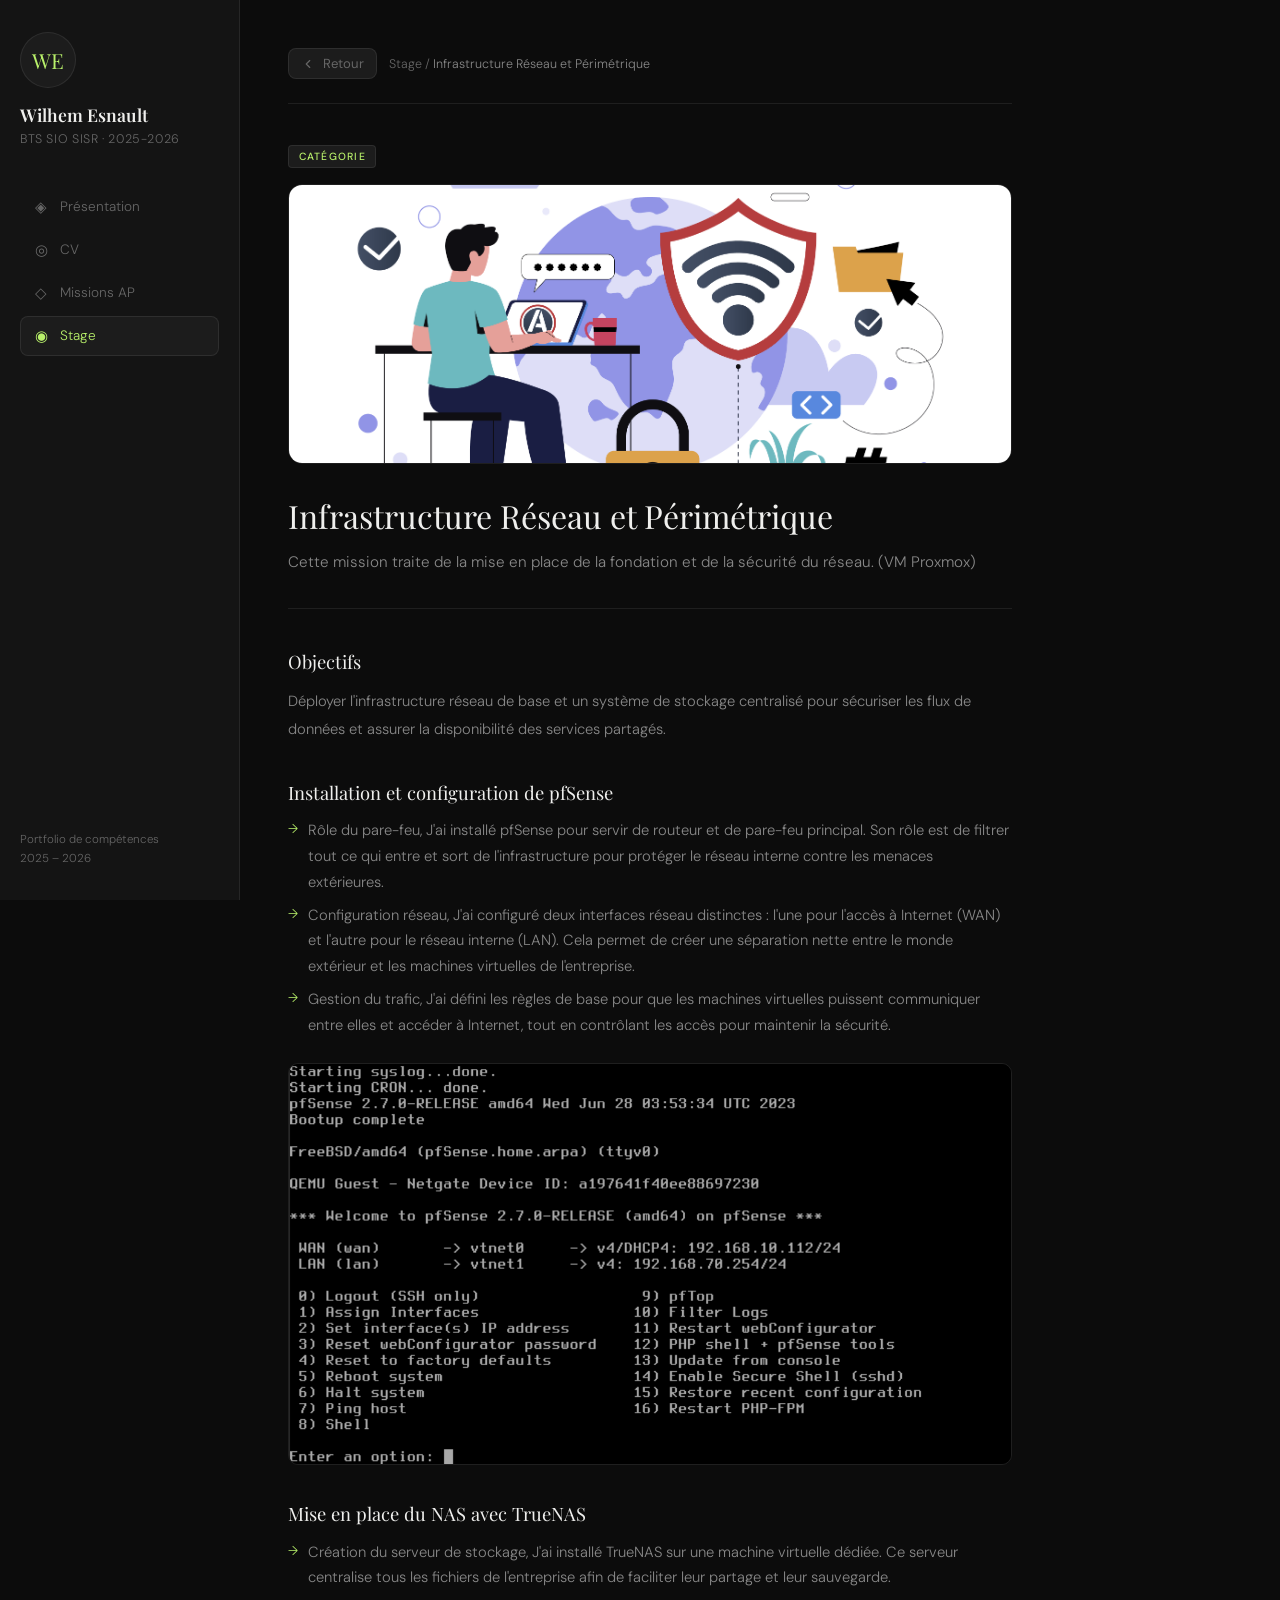
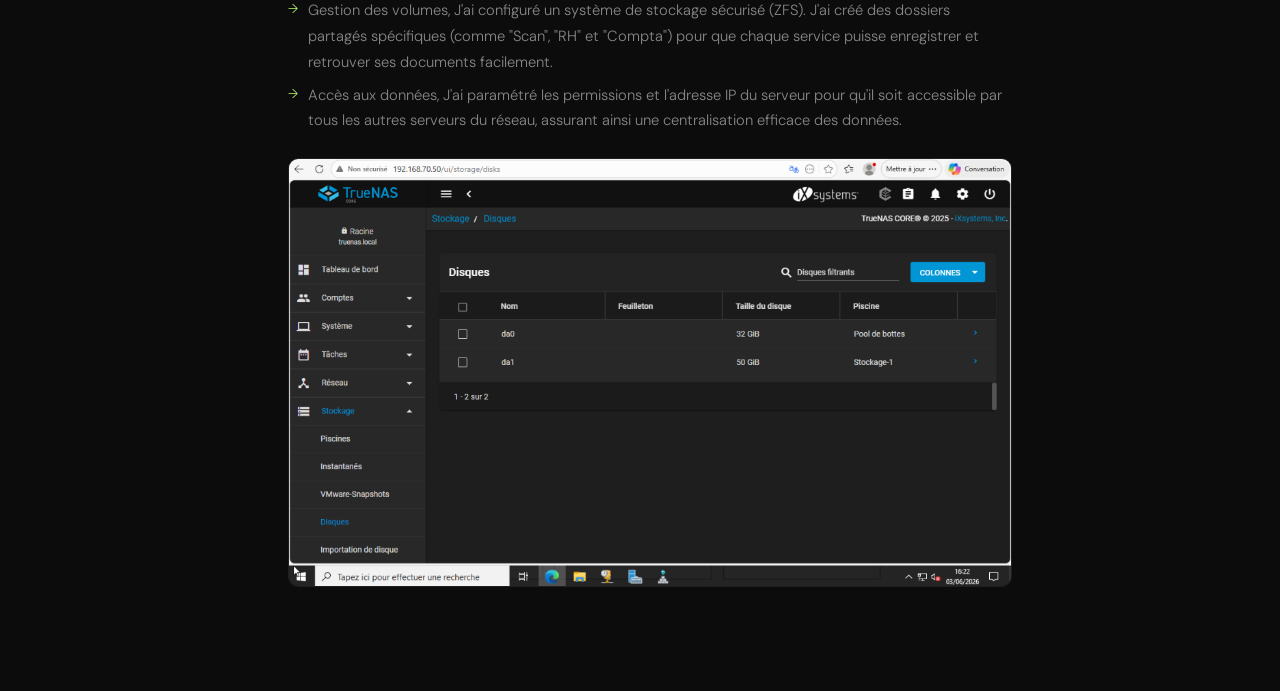
==== commit a81b3283: "mission.html" ====
--- a/mission.html
+++ b/mission.html
@@ -331,7 +331,7 @@
       <li>Continuité de service, En cas de problème grave sur le réseau ou sur un serveur (panne matérielle, erreur humaine), cette solution me permet de restaurer rapidement les serveurs et les fichiers importants à un état antérieur, évitant ainsi une interruption prolongée de l'activité.</li>
     </ul>
 
-    <!-- <img class="m-img" src="IMG/ton-image.png" alt="Description">  -->
+    <img class="m-img" src="IMG/Veeam.png" alt="Description">
 
     <h2 class="m-section-title">Administration distante et sécurité (SSH)</h2>
     <ul class="m-list">
